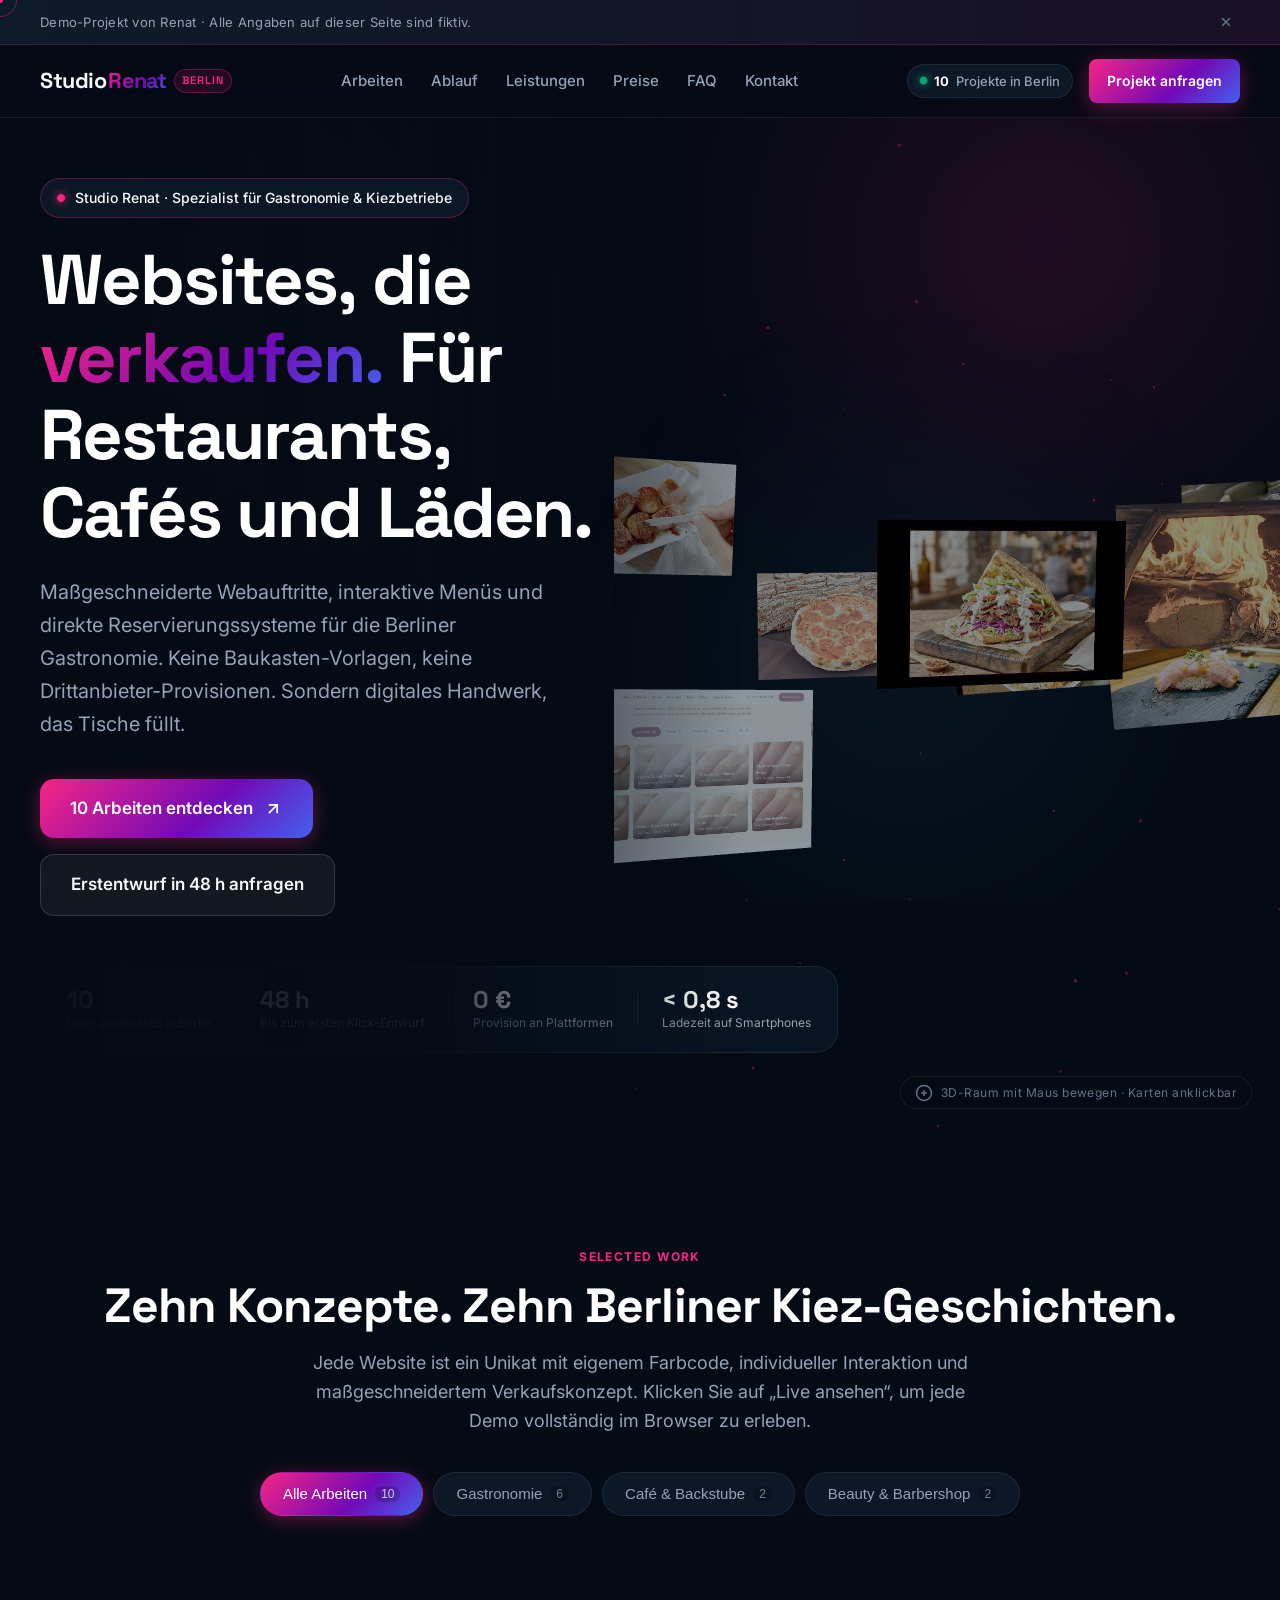
==== index.html @ 5df3b8a2 "Studio Renat: 10 Demo-Websites und Portfolio (fiktive Demo-Projekte) Co-Authored-By: Claude Sonnet 5" ====
<!doctype html><html lang="de"><head><meta charset="utf-8"><meta http-equiv="refresh" content="0; url=portfolio/"><title>Studio Renat</title></head><body><a href="portfolio/">Studio Renat</a></body></html>
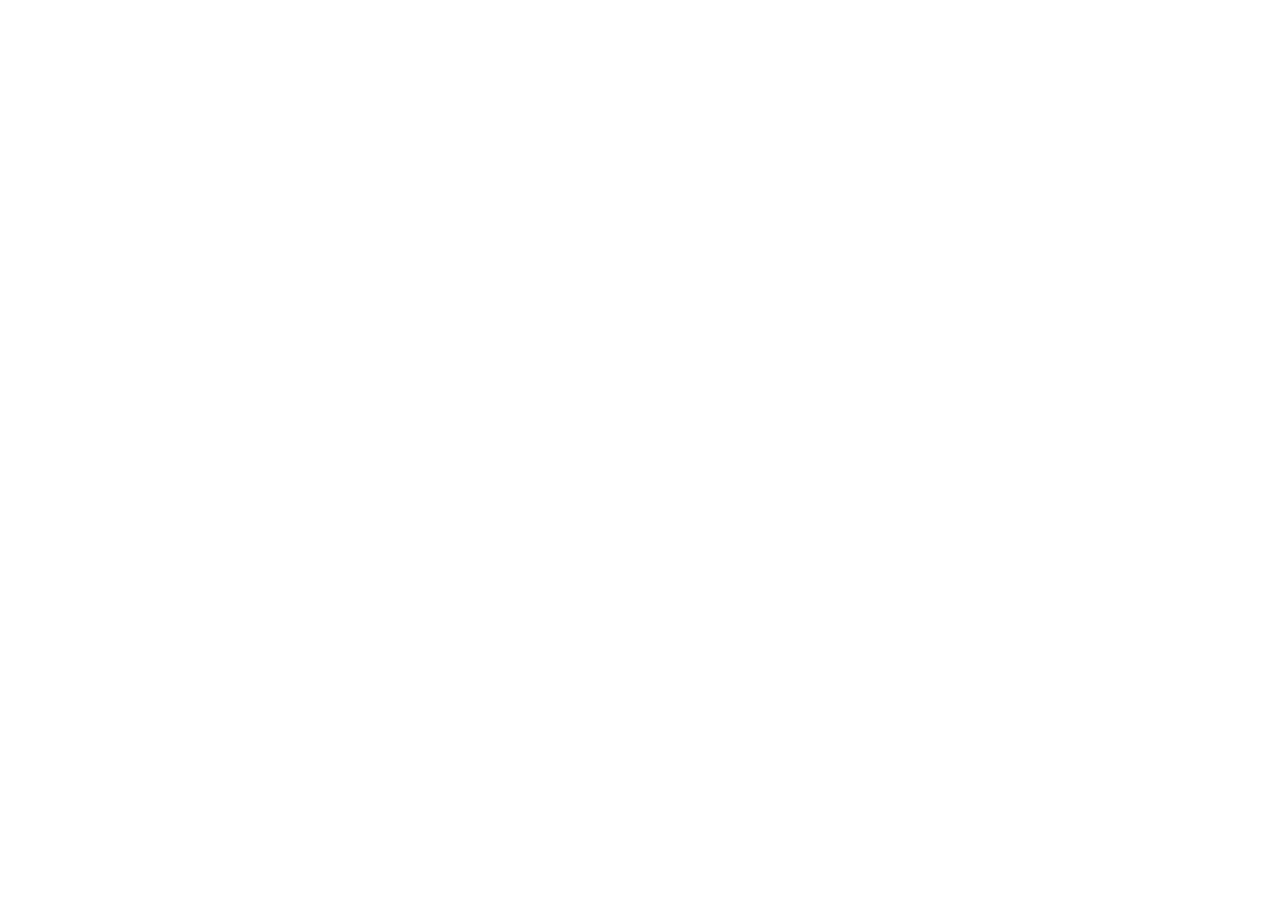
==== commit 1c0ef948: "Neues Portfolio entfernt, Weiterleitung auf Portfolio v7 Co-Authored-By: Claude Sonnet 5.5 <noreply@" ====
--- a/index.html
+++ b/index.html
@@ -1 +1 @@
-<!doctype html><html lang="de"><head><meta charset="utf-8"><meta http-equiv="refresh" content="0; url=portfolio/"><title>Studio Renat</title></head><body><a href="portfolio/">Studio Renat</a></body></html>
+<!doctype html><html lang="de"><head><meta charset="utf-8"><meta http-equiv="refresh" content="0; url=https://lawago23.github.io/portfolio-v7-demo/"><title>Renat</title></head><body><a href="https://lawago23.github.io/portfolio-v7-demo/">Portfolio</a></body></html>
